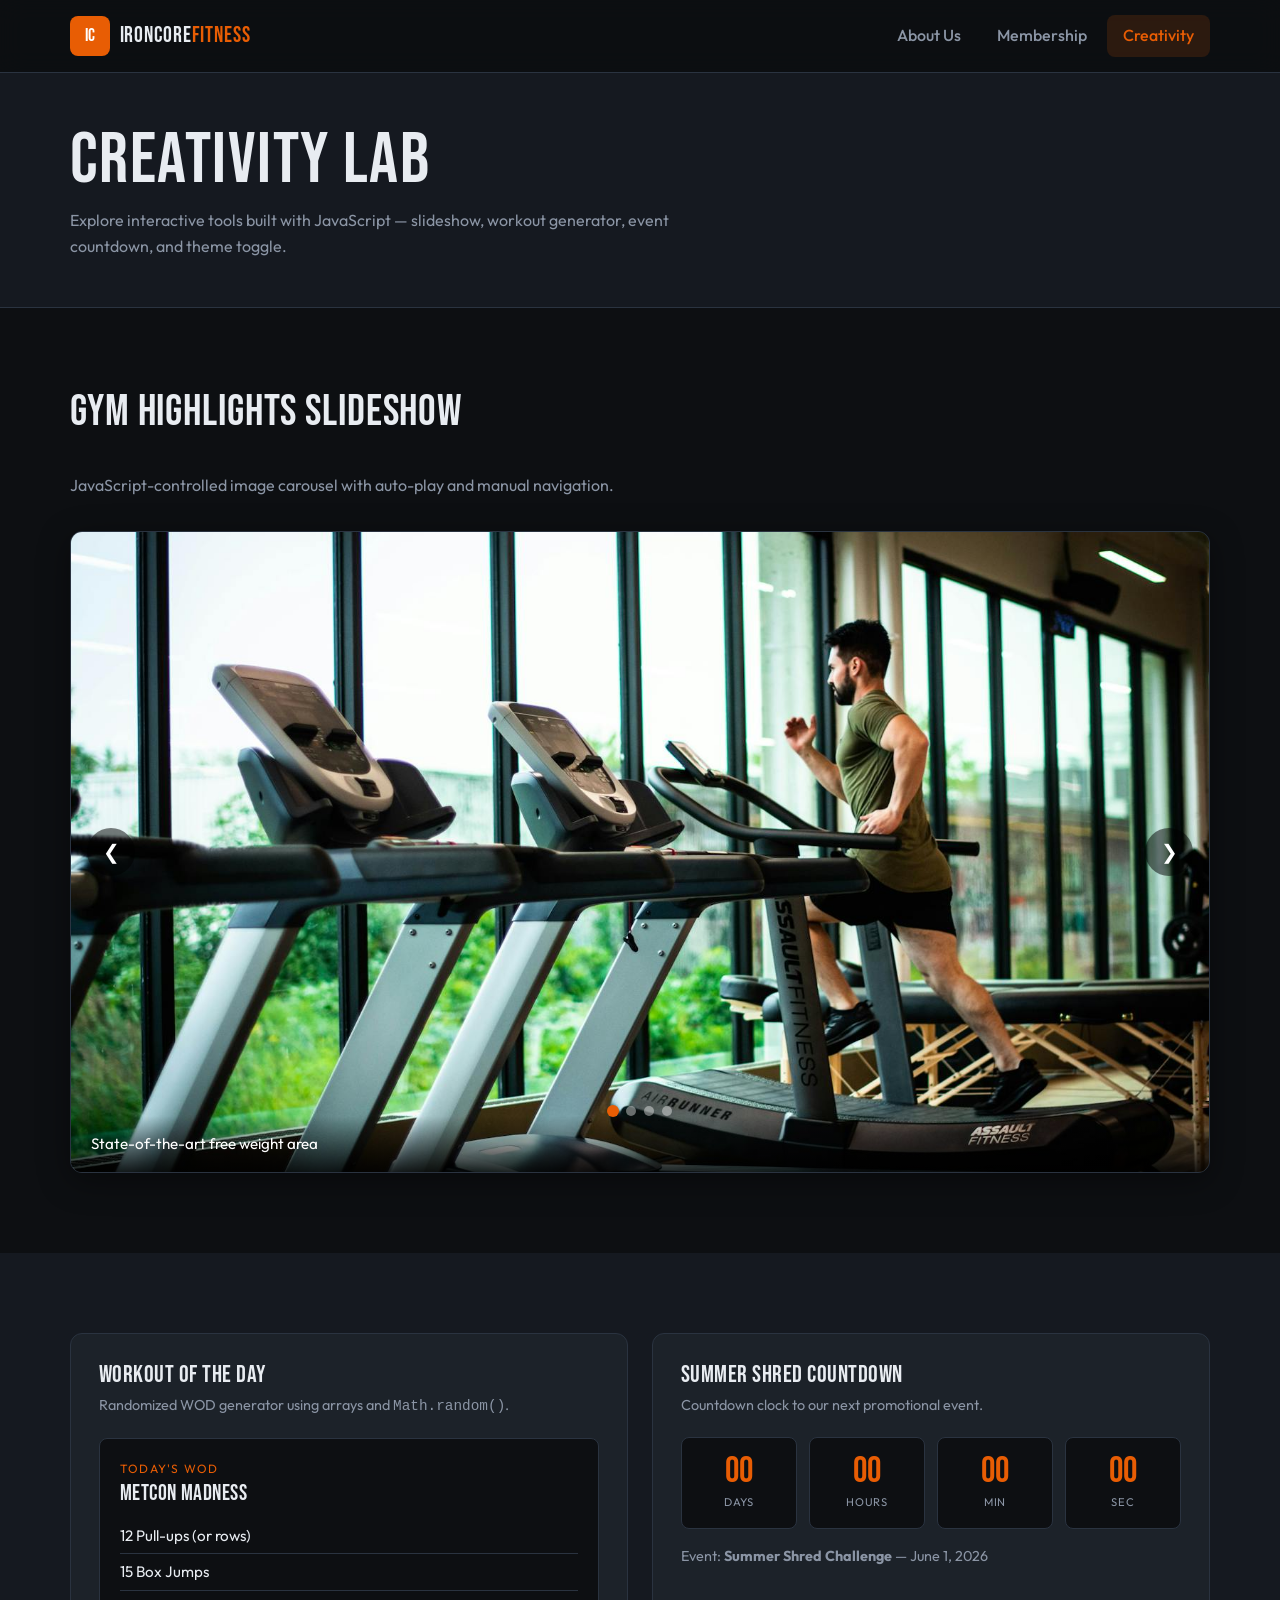
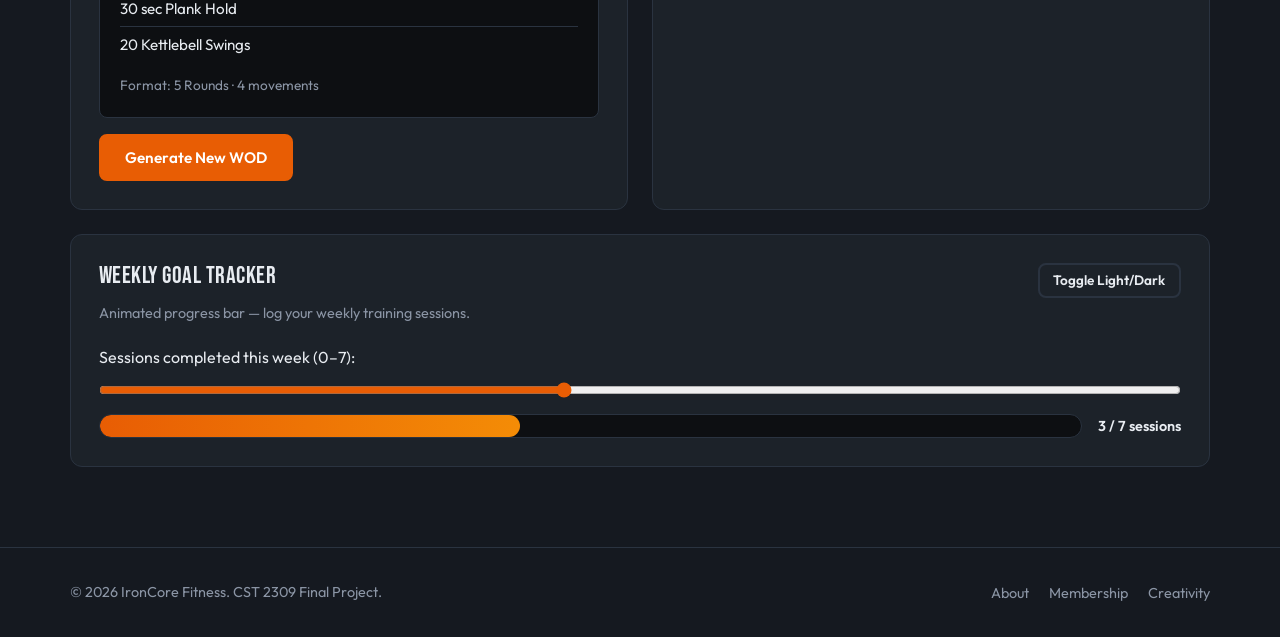
==== creativity.html @ 929d994e "Add IronCore Fitness final project website Three-page gym site with form validation, interactive cre" ====
<!DOCTYPE html>
<html lang="en">
<head>
  <meta charset="UTF-8">
  <meta name="viewport" content="width=device-width, initial-scale=1.0">
  <meta name="description" content="Interactive features at IronCore Fitness.">
  <title>Creativity | IronCore Fitness</title>
  <link rel="stylesheet" href="css/styles.css">
  <link rel="preconnect" href="https://fonts.googleapis.com">
  <link rel="preconnect" href="https://fonts.gstatic.com" crossorigin>
  <link href="https://fonts.googleapis.com/css2?family=Bebas+Neue&family=Outfit:wght@300;400;500;600;700&display=swap" rel="stylesheet">
</head>
<body>
  <header class="site-header">
    <div class="container header-inner">
      <a href="index.html" class="logo" aria-label="IronCore Fitness home">
        <span class="logo-mark">IC</span>
        <span class="logo-text">IronCore<span>Fitness</span></span>
      </a>
      <button class="nav-toggle" id="navToggle" aria-label="Toggle navigation" aria-expanded="false">
        <span></span><span></span><span></span>
      </button>
      <nav class="main-nav" id="mainNav" aria-label="Main navigation">
        <ul>
          <li><a href="index.html">About Us</a></li>
          <li><a href="membership.html">Membership</a></li>
          <li><a href="creativity.html" class="active">Creativity</a></li>
        </ul>
      </nav>
    </div>
  </header>

  <main class="page-main">
    <section class="page-hero page-hero--compact">
      <div class="container">
        <h1>Creativity Lab</h1>
        <p>Explore interactive tools built with JavaScript — slideshow, workout generator, event countdown, and theme toggle.</p>
      </div>
    </section>

    <section class="section">
      <div class="container">
        <div class="feature-header">
          <h2>Gym Highlights Slideshow</h2>
          <p>JavaScript-controlled image carousel with auto-play and manual navigation.</p>
        </div>

        <div class="slideshow" id="slideshow">
          <div class="slideshow-track" id="slideshowTrack">
            <figure class="slide active">
              <img src="images/hero.jpg" alt="Weight room with barbells and racks" loading="lazy">
              <figcaption>State-of-the-art free weight area</figcaption>
            </figure>
            <figure class="slide">
              <img src="images/group-class.jpg" alt="Group fitness class" loading="lazy">
              <figcaption>40+ weekly group classes</figcaption>
            </figure>
            <figure class="slide">
              <img src="images/spin-studio.jpg" alt="Cardio machines and cycling equipment" loading="lazy">
              <figcaption>Dedicated spin &amp; cardio studios</figcaption>
            </figure>
            <figure class="slide">
              <img src="images/yoga-studio.jpg" alt="Yoga and stretching area" loading="lazy">
              <figcaption>Recovery &amp; mobility zones</figcaption>
            </figure>
          </div>
          <button type="button" class="slideshow-btn slideshow-btn--prev" id="slidePrev" aria-label="Previous slide">&#10094;</button>
          <button type="button" class="slideshow-btn slideshow-btn--next" id="slideNext" aria-label="Next slide">&#10095;</button>
          <div class="slideshow-dots" id="slideshowDots" role="tablist" aria-label="Slide navigation"></div>
        </div>
      </div>
    </section>

    <section class="section section-alt">
      <div class="container creativity-grid">
        <article class="feature-card" id="wodSection">
          <h2>Workout of the Day</h2>
          <p>Randomized WOD generator using arrays and <code>Math.random()</code>.</p>
          <div class="wod-display" id="wodDisplay">
            <p class="wod-label">Today's WOD</p>
            <h3 id="wodTitle">—</h3>
            <ul id="wodExercises"></ul>
            <p class="wod-meta" id="wodMeta"></p>
          </div>
          <button type="button" class="btn btn-primary" id="generateWod">Generate New WOD</button>
        </article>

        <article class="feature-card" id="countdownSection">
          <h2>Summer Shred Countdown</h2>
          <p>Countdown clock to our next promotional event.</p>
          <div class="countdown" id="countdown">
            <div class="countdown-unit"><span id="cdDays">00</span><small>Days</small></div>
            <div class="countdown-unit"><span id="cdHours">00</span><small>Hours</small></div>
            <div class="countdown-unit"><span id="cdMinutes">00</span><small>Min</small></div>
            <div class="countdown-unit"><span id="cdSeconds">00</span><small>Sec</small></div>
          </div>
          <p class="countdown-event">Event: <strong id="eventName">Summer Shred Challenge</strong> — June 1, 2026</p>
        </article>

        <article class="feature-card feature-card--wide" id="goalSection">
          <div class="goal-header">
            <h2>Weekly Goal Tracker</h2>
            <button type="button" class="btn btn-outline btn-sm" id="themeToggle" aria-pressed="false">Toggle Light/Dark</button>
          </div>
          <p>Animated progress bar — log your weekly training sessions.</p>
          <label for="sessionsInput">Sessions completed this week (0–7):</label>
          <input type="range" id="sessionsInput" min="0" max="7" value="3">
          <div class="progress-wrap">
            <div class="progress-bar" id="progressBar" role="progressbar" aria-valuenow="3" aria-valuemin="0" aria-valuemax="7">
              <span id="progressFill"></span>
            </div>
            <span class="progress-label" id="progressLabel">3 / 7 sessions</span>
          </div>
        </article>
      </div>
    </section>
  </main>

  <footer class="site-footer">
    <div class="container footer-inner">
      <p>&copy; 2026 IronCore Fitness. CST 2309 Final Project.</p>
      <nav aria-label="Footer navigation">
        <ul>
          <li><a href="index.html">About</a></li>
          <li><a href="membership.html">Membership</a></li>
          <li><a href="creativity.html">Creativity</a></li>
        </ul>
      </nav>
    </div>
  </footer>

  <script src="js/nav.js"></script>
  <script src="js/creativity.js"></script>
</body>
</html>
---- css/styles.css ----
/* IronCore Fitness — CST 2309 Final Project */

:root {
  --color-bg: #0d0f12;
  --color-bg-alt: #151920;
  --color-surface: #1c2229;
  --color-border: #2a3340;
  --color-text: #e8ecf1;
  --color-muted: #8b95a5;
  --color-accent: #e85d04;
  --color-accent-hover: #f48c06;
  --color-accent-soft: rgba(232, 93, 4, 0.15);
  --color-success: #2dc653;
  --color-error: #ef476f;
  --font-display: "Bebas Neue", sans-serif;
  --font-body: "Outfit", system-ui, sans-serif;
  --radius: 8px;
  --radius-lg: 12px;
  --shadow: 0 8px 32px rgba(0, 0, 0, 0.4);
  --header-h: 72px;
  --transition: 0.25s ease;
}

body.theme-light {
  --color-bg: #f4f6f8;
  --color-bg-alt: #e8ecf0;
  --color-surface: #ffffff;
  --color-border: #d0d7de;
  --color-text: #1a1f26;
  --color-muted: #5c6670;
  --color-accent-soft: rgba(232, 93, 4, 0.12);
  --shadow: 0 8px 24px rgba(0, 0, 0, 0.08);
}

*,
*::before,
*::after {
  box-sizing: border-box;
}

html {
  scroll-behavior: smooth;
}

body {
  margin: 0;
  font-family: var(--font-body);
  font-size: 1rem;
  line-height: 1.6;
  color: var(--color-text);
  background: var(--color-bg);
  transition: background var(--transition), color var(--transition);
}

img {
  max-width: 100%;
  height: auto;
  display: block;
}

a {
  color: var(--color-accent);
  text-decoration: none;
  transition: color var(--transition);
}

a:hover {
  color: var(--color-accent-hover);
}

h1, h2, h3 {
  font-family: var(--font-display);
  font-weight: 400;
  letter-spacing: 0.02em;
  line-height: 1.1;
  margin-top: 0;
}

h1 { font-size: clamp(2.5rem, 6vw, 4.5rem); }
h2 { font-size: clamp(1.75rem, 4vw, 2.75rem); }
h3 { font-size: 1.35rem; }

p { margin: 0 0 1rem; }

ul { margin: 0; padding: 0; }

.container {
  width: min(1140px, 92%);
  margin: 0 auto;
}

/* Header & Nav */
.site-header {
  position: sticky;
  top: 0;
  z-index: 100;
  background: rgba(13, 15, 18, 0.92);
  backdrop-filter: blur(12px);
  border-bottom: 1px solid var(--color-border);
}

body.theme-light .site-header {
  background: rgba(244, 246, 248, 0.92);
}

.header-inner {
  display: flex;
  align-items: center;
  justify-content: space-between;
  min-height: var(--header-h);
  gap: 1rem;
}

.logo {
  display: flex;
  align-items: center;
  gap: 0.6rem;
  color: var(--color-text);
  text-decoration: none;
}

.logo:hover { color: var(--color-text); }

.logo-mark {
  display: flex;
  align-items: center;
  justify-content: center;
  width: 40px;
  height: 40px;
  background: var(--color-accent);
  color: #fff;
  font-family: var(--font-display);
  font-size: 1.1rem;
  border-radius: var(--radius);
}

.logo-text {
  font-family: var(--font-display);
  font-size: 1.35rem;
  letter-spacing: 0.04em;
}

.logo-text span { color: var(--color-accent); }

.main-nav ul {
  display: flex;
  gap: 0.25rem;
  list-style: none;
}

.main-nav a {
  display: block;
  padding: 0.5rem 1rem;
  color: var(--color-muted);
  font-weight: 500;
  border-radius: var(--radius);
  transition: color var(--transition), background var(--transition);
}

.main-nav a:hover,
.main-nav a.active {
  color: var(--color-text);
  background: var(--color-accent-soft);
}

.main-nav a.active {
  color: var(--color-accent);
}

.nav-toggle {
  display: none;
  flex-direction: column;
  gap: 5px;
  padding: 8px;
  background: transparent;
  border: 1px solid var(--color-border);
  border-radius: var(--radius);
  cursor: pointer;
}

.nav-toggle span {
  display: block;
  width: 22px;
  height: 2px;
  background: var(--color-text);
  transition: var(--transition);
}

/* Buttons */
.btn {
  display: inline-block;
  padding: 0.75rem 1.5rem;
  font-family: var(--font-body);
  font-size: 0.95rem;
  font-weight: 600;
  text-align: center;
  border-radius: var(--radius);
  border: 2px solid transparent;
  cursor: pointer;
  transition: background var(--transition), color var(--transition), border-color var(--transition), transform 0.15s ease;
}

.btn:hover { transform: translateY(-1px); }

.btn-primary {
  background: var(--color-accent);
  color: #fff;
  border-color: var(--color-accent);
}

.btn-primary:hover {
  background: var(--color-accent-hover);
  border-color: var(--color-accent-hover);
  color: #fff;
}

.btn-outline {
  background: transparent;
  color: var(--color-text);
  border-color: var(--color-border);
}

.btn-outline:hover {
  border-color: var(--color-accent);
  color: var(--color-accent);
}

.btn-sm {
  padding: 0.4rem 0.85rem;
  font-size: 0.85rem;
}

/* Hero */
.hero {
  position: relative;
  min-height: 85vh;
  display: flex;
  align-items: center;
  overflow: hidden;
}

.hero-bg {
  position: absolute;
  inset: 0;
  background:
    linear-gradient(135deg, rgba(13, 15, 18, 0.88) 0%, rgba(13, 15, 18, 0.6) 50%, rgba(232, 93, 4, 0.2) 100%),
    url("../images/hero.jpg") center / cover no-repeat;
}

body.theme-light .hero-bg {
  background:
    linear-gradient(135deg, rgba(244, 246, 248, 0.92) 0%, rgba(244, 246, 248, 0.75) 50%, rgba(232, 93, 4, 0.15) 100%),
    url("../images/hero.jpg") center / cover no-repeat;
}

.hero-content {
  position: relative;
  padding: 4rem 0;
}

.eyebrow {
  font-size: 0.85rem;
  text-transform: uppercase;
  letter-spacing: 0.15em;
  color: var(--color-accent);
  margin-bottom: 0.75rem;
}

.hero h1 span { color: var(--color-accent); }

.hero-lead {
  font-size: 1.15rem;
  max-width: 520px;
  color: var(--color-muted);
  margin-bottom: 2rem;
}

.hero-actions {
  display: flex;
  flex-wrap: wrap;
  gap: 1rem;
}

/* Sections */
.section {
  padding: 5rem 0;
}

.section-alt {
  background: var(--color-bg-alt);
}

.section-title {
  text-align: center;
  margin-bottom: 2.5rem;
}

.two-col {
  display: grid;
  grid-template-columns: 1fr 1fr;
  gap: 3rem;
  align-items: center;
}

.image-card {
  margin: 0;
  border-radius: var(--radius-lg);
  overflow: hidden;
  box-shadow: var(--shadow);
  border: 1px solid var(--color-border);
}

.image-card figcaption {
  padding: 0.75rem 1rem;
  font-size: 0.85rem;
  color: var(--color-muted);
  background: var(--color-surface);
}

/* Values */
.values-grid {
  display: grid;
  grid-template-columns: repeat(auto-fit, minmax(240px, 1fr));
  gap: 1.5rem;
  list-style: none;
}

.value-card {
  padding: 1.75rem;
  background: var(--color-surface);
  border: 1px solid var(--color-border);
  border-radius: var(--radius-lg);
  transition: border-color var(--transition), transform var(--transition);
}

.value-card:hover {
  border-color: var(--color-accent);
  transform: translateY(-4px);
}

.value-icon {
  display: block;
  font-family: var(--font-display);
  font-size: 2rem;
  color: var(--color-accent);
  margin-bottom: 0.5rem;
}

.value-card h3 {
  margin-bottom: 0.5rem;
}

.value-card p {
  margin: 0;
  color: var(--color-muted);
  font-size: 0.95rem;
}

/* Programs */
.programs-layout {
  display: grid;
  grid-template-columns: 1fr 1fr;
  gap: 2.5rem;
  align-items: start;
}

.program-list {
  list-style: none;
}

.program-list li {
  padding: 0.85rem 0;
  border-bottom: 1px solid var(--color-border);
  color: var(--color-muted);
}

.program-list li:last-child { border-bottom: none; }

.program-list strong { color: var(--color-text); }

.program-gallery {
  display: grid;
  gap: 1rem;
}

.program-gallery img {
  border-radius: var(--radius);
  border: 1px solid var(--color-border);
}

/* Staff */
.staff-grid {
  display: grid;
  grid-template-columns: repeat(auto-fit, minmax(260px, 1fr));
  gap: 2rem;
  list-style: none;
}

.staff-card {
  text-align: center;
  padding: 1.5rem;
  background: var(--color-surface);
  border: 1px solid var(--color-border);
  border-radius: var(--radius-lg);
}

.staff-card img {
  width: 140px;
  height: 140px;
  object-fit: cover;
  border-radius: 50%;
  margin: 0 auto 1rem;
  border: 3px solid var(--color-accent);
}

.staff-role {
  color: var(--color-accent);
  font-size: 0.9rem;
  font-weight: 600;
  margin-bottom: 0.5rem;
}

.staff-card p:last-child {
  margin: 0;
  color: var(--color-muted);
  font-size: 0.9rem;
}

/* CTA */
.cta-banner {
  padding: 4rem 0;
  background: linear-gradient(135deg, var(--color-accent) 0%, #dc2f02 100%);
}

.cta-inner {
  text-align: center;
  color: #fff;
}

.cta-inner h2 { color: #fff; margin-bottom: 0.5rem; }

.cta-inner p { opacity: 0.9; margin-bottom: 1.5rem; }

.cta-inner .btn-primary {
  background: #fff;
  color: var(--color-accent);
  border-color: #fff;
}

.cta-inner .btn-primary:hover {
  background: #f0f0f0;
  color: #dc2f02;
}

/* Page hero (inner pages) */
.page-hero {
  padding: 3rem 0;
  background: var(--color-bg-alt);
  border-bottom: 1px solid var(--color-border);
}

.page-hero--compact h1 { margin-bottom: 0.5rem; }

.page-hero p {
  margin: 0;
  color: var(--color-muted);
  max-width: 600px;
}

/* Form */
.form-container {
  max-width: 680px;
}

.registration-form fieldset {
  border: 1px solid var(--color-border);
  border-radius: var(--radius-lg);
  padding: 1.5rem 1.75rem 1.75rem;
  margin-bottom: 1.5rem;
  background: var(--color-surface);
}

.registration-form legend {
  font-family: var(--font-display);
  font-size: 1.25rem;
  padding: 0 0.5rem;
  color: var(--color-accent);
}

.form-group {
  margin-bottom: 1.25rem;
}

.form-row {
  display: grid;
  grid-template-columns: 1fr 1fr;
  gap: 1rem;
}

.form-group label {
  display: block;
  margin-bottom: 0.4rem;
  font-weight: 500;
  font-size: 0.9rem;
}

.form-group input,
.form-group select,
.form-group textarea {
  width: 100%;
  padding: 0.7rem 0.9rem;
  font-family: var(--font-body);
  font-size: 1rem;
  color: var(--color-text);
  background: var(--color-bg);
  border: 1px solid var(--color-border);
  border-radius: var(--radius);
  transition: border-color var(--transition), box-shadow var(--transition);
}

.form-group input:focus,
.form-group select:focus,
.form-group textarea:focus {
  outline: none;
  border-color: var(--color-accent);
  box-shadow: 0 0 0 3px var(--color-accent-soft);
}

.form-group input.invalid,
.form-group select.invalid,
.form-group textarea.invalid {
  border-color: var(--color-error);
}

.form-group--checkbox .checkbox-label {
  display: flex;
  align-items: flex-start;
  gap: 0.6rem;
  font-weight: 400;
  cursor: pointer;
}

.form-group--checkbox input {
  width: auto;
  margin-top: 0.25rem;
}

.field-error {
  display: block;
  margin-top: 0.35rem;
  font-size: 0.85rem;
  color: var(--color-error);
  min-height: 1.2em;
}

.form-errors {
  padding: 1rem 1.25rem;
  margin-bottom: 1.5rem;
  background: rgba(239, 71, 111, 0.12);
  border: 1px solid var(--color-error);
  border-radius: var(--radius);
  color: var(--color-error);
}

.form-errors ul {
  margin: 0.5rem 0 0;
  padding-left: 1.25rem;
}

.form-actions {
  display: flex;
  flex-wrap: wrap;
  gap: 1rem;
}

.success-message {
  margin-top: 1.5rem;
  padding: 1.25rem 1.5rem;
  background: rgba(45, 198, 83, 0.12);
  border: 1px solid var(--color-success);
  border-radius: var(--radius-lg);
  color: var(--color-success);
}

.success-message h3 {
  color: var(--color-success);
  margin-bottom: 0.35rem;
}

.success-message p {
  margin: 0;
  color: var(--color-text);
}

/* Creativity page */
.feature-header {
  margin-bottom: 2rem;
}

.feature-header p {
  margin: 0;
  color: var(--color-muted);
}

.slideshow {
  position: relative;
  border-radius: var(--radius-lg);
  overflow: hidden;
  border: 1px solid var(--color-border);
  box-shadow: var(--shadow);
  background: var(--color-surface);
}

.slideshow-track {
  position: relative;
  aspect-ratio: 16 / 9;
}

.slide {
  position: absolute;
  inset: 0;
  opacity: 0;
  transition: opacity 0.6s ease;
  margin: 0;
}

.slide.active { opacity: 1; z-index: 1; }

.slide img {
  width: 100%;
  height: 100%;
  object-fit: cover;
}

.slide figcaption {
  position: absolute;
  bottom: 0;
  left: 0;
  right: 0;
  padding: 1rem 1.25rem;
  background: linear-gradient(transparent, rgba(0, 0, 0, 0.85));
  color: #fff;
  font-size: 0.95rem;
}

.slideshow-btn {
  position: absolute;
  top: 50%;
  transform: translateY(-50%);
  z-index: 2;
  width: 48px;
  height: 48px;
  background: rgba(0, 0, 0, 0.5);
  color: #fff;
  border: none;
  border-radius: 50%;
  font-size: 1.25rem;
  cursor: pointer;
  transition: background var(--transition);
}

.slideshow-btn:hover { background: var(--color-accent); }

.slideshow-btn--prev { left: 1rem; }
.slideshow-btn--next { right: 1rem; }

.slideshow-dots {
  position: absolute;
  bottom: 3.5rem;
  left: 50%;
  transform: translateX(-50%);
  z-index: 2;
  display: flex;
  gap: 0.5rem;
}

.slideshow-dots button {
  width: 10px;
  height: 10px;
  padding: 0;
  border: none;
  border-radius: 50%;
  background: rgba(255, 255, 255, 0.4);
  cursor: pointer;
  transition: background var(--transition), transform var(--transition);
}

.slideshow-dots button.active {
  background: var(--color-accent);
  transform: scale(1.2);
}

.creativity-grid {
  display: grid;
  grid-template-columns: repeat(2, 1fr);
  gap: 1.5rem;
}

.feature-card {
  padding: 1.75rem;
  background: var(--color-surface);
  border: 1px solid var(--color-border);
  border-radius: var(--radius-lg);
}

.feature-card--wide {
  grid-column: 1 / -1;
}

.feature-card h2 {
  font-size: 1.5rem;
  margin-bottom: 0.35rem;
}

.feature-card > p {
  color: var(--color-muted);
  font-size: 0.9rem;
  margin-bottom: 1.25rem;
}

.wod-display {
  padding: 1.25rem;
  margin-bottom: 1rem;
  background: var(--color-bg);
  border-radius: var(--radius);
  border: 1px solid var(--color-border);
  min-height: 160px;
}

.wod-label {
  font-size: 0.75rem;
  text-transform: uppercase;
  letter-spacing: 0.1em;
  color: var(--color-accent);
  margin-bottom: 0.25rem;
}

#wodTitle { margin-bottom: 0.75rem; }

#wodExercises {
  list-style: none;
  margin-bottom: 0.75rem;
}

#wodExercises li {
  padding: 0.35rem 0;
  border-bottom: 1px solid var(--color-border);
  font-size: 0.95rem;
}

#wodExercises li:last-child { border-bottom: none; }

.wod-meta {
  margin: 0;
  font-size: 0.85rem;
  color: var(--color-muted);
}

.countdown {
  display: flex;
  gap: 0.75rem;
  margin-bottom: 1rem;
  flex-wrap: wrap;
}

.countdown-unit {
  flex: 1;
  min-width: 70px;
  text-align: center;
  padding: 1rem 0.5rem;
  background: var(--color-bg);
  border: 1px solid var(--color-border);
  border-radius: var(--radius);
}

.countdown-unit span {
  display: block;
  font-family: var(--font-display);
  font-size: 2.25rem;
  color: var(--color-accent);
  line-height: 1;
}

.countdown-unit small {
  display: block;
  margin-top: 0.25rem;
  font-size: 0.7rem;
  text-transform: uppercase;
  letter-spacing: 0.08em;
  color: var(--color-muted);
}

.countdown-event {
  margin: 0;
  font-size: 0.9rem;
  color: var(--color-muted);
}

.goal-header {
  display: flex;
  justify-content: space-between;
  align-items: flex-start;
  gap: 1rem;
  flex-wrap: wrap;
  margin-bottom: 0.25rem;
}

.goal-header h2 { margin: 0; }

#sessionsInput {
  width: 100%;
  margin: 0.75rem 0 1rem;
  accent-color: var(--color-accent);
}

.progress-wrap {
  display: flex;
  align-items: center;
  gap: 1rem;
}

.progress-bar {
  flex: 1;
  height: 24px;
  background: var(--color-bg);
  border: 1px solid var(--color-border);
  border-radius: 999px;
  overflow: hidden;
}

#progressFill {
  display: block;
  height: 100%;
  width: 0%;
  background: linear-gradient(90deg, var(--color-accent), var(--color-accent-hover));
  border-radius: 999px;
  transition: width 0.5s ease;
}

.progress-label {
  font-weight: 600;
  font-size: 0.9rem;
  white-space: nowrap;
}

/* Footer */
.site-footer {
  padding: 2rem 0;
  border-top: 1px solid var(--color-border);
  background: var(--color-bg-alt);
}

.footer-inner {
  display: flex;
  justify-content: space-between;
  align-items: center;
  flex-wrap: wrap;
  gap: 1rem;
}

.footer-inner p {
  margin: 0;
  font-size: 0.9rem;
  color: var(--color-muted);
}

.footer-inner nav ul {
  display: flex;
  gap: 1.25rem;
  list-style: none;
}

.footer-inner nav a {
  color: var(--color-muted);
  font-size: 0.9rem;
}

.footer-inner nav a:hover { color: var(--color-accent); }

/* Responsive */
@media (max-width: 768px) {
  .nav-toggle { display: flex; }

  .main-nav {
    position: absolute;
    top: var(--header-h);
    left: 0;
    right: 0;
    background: var(--color-bg);
    border-bottom: 1px solid var(--color-border);
    padding: 1rem;
    display: none;
  }

  .main-nav.open { display: block; }

  .main-nav ul {
    flex-direction: column;
  }

  .two-col,
  .programs-layout,
  .form-row,
  .creativity-grid {
    grid-template-columns: 1fr;
  }

  .hero { min-height: 70vh; }
}
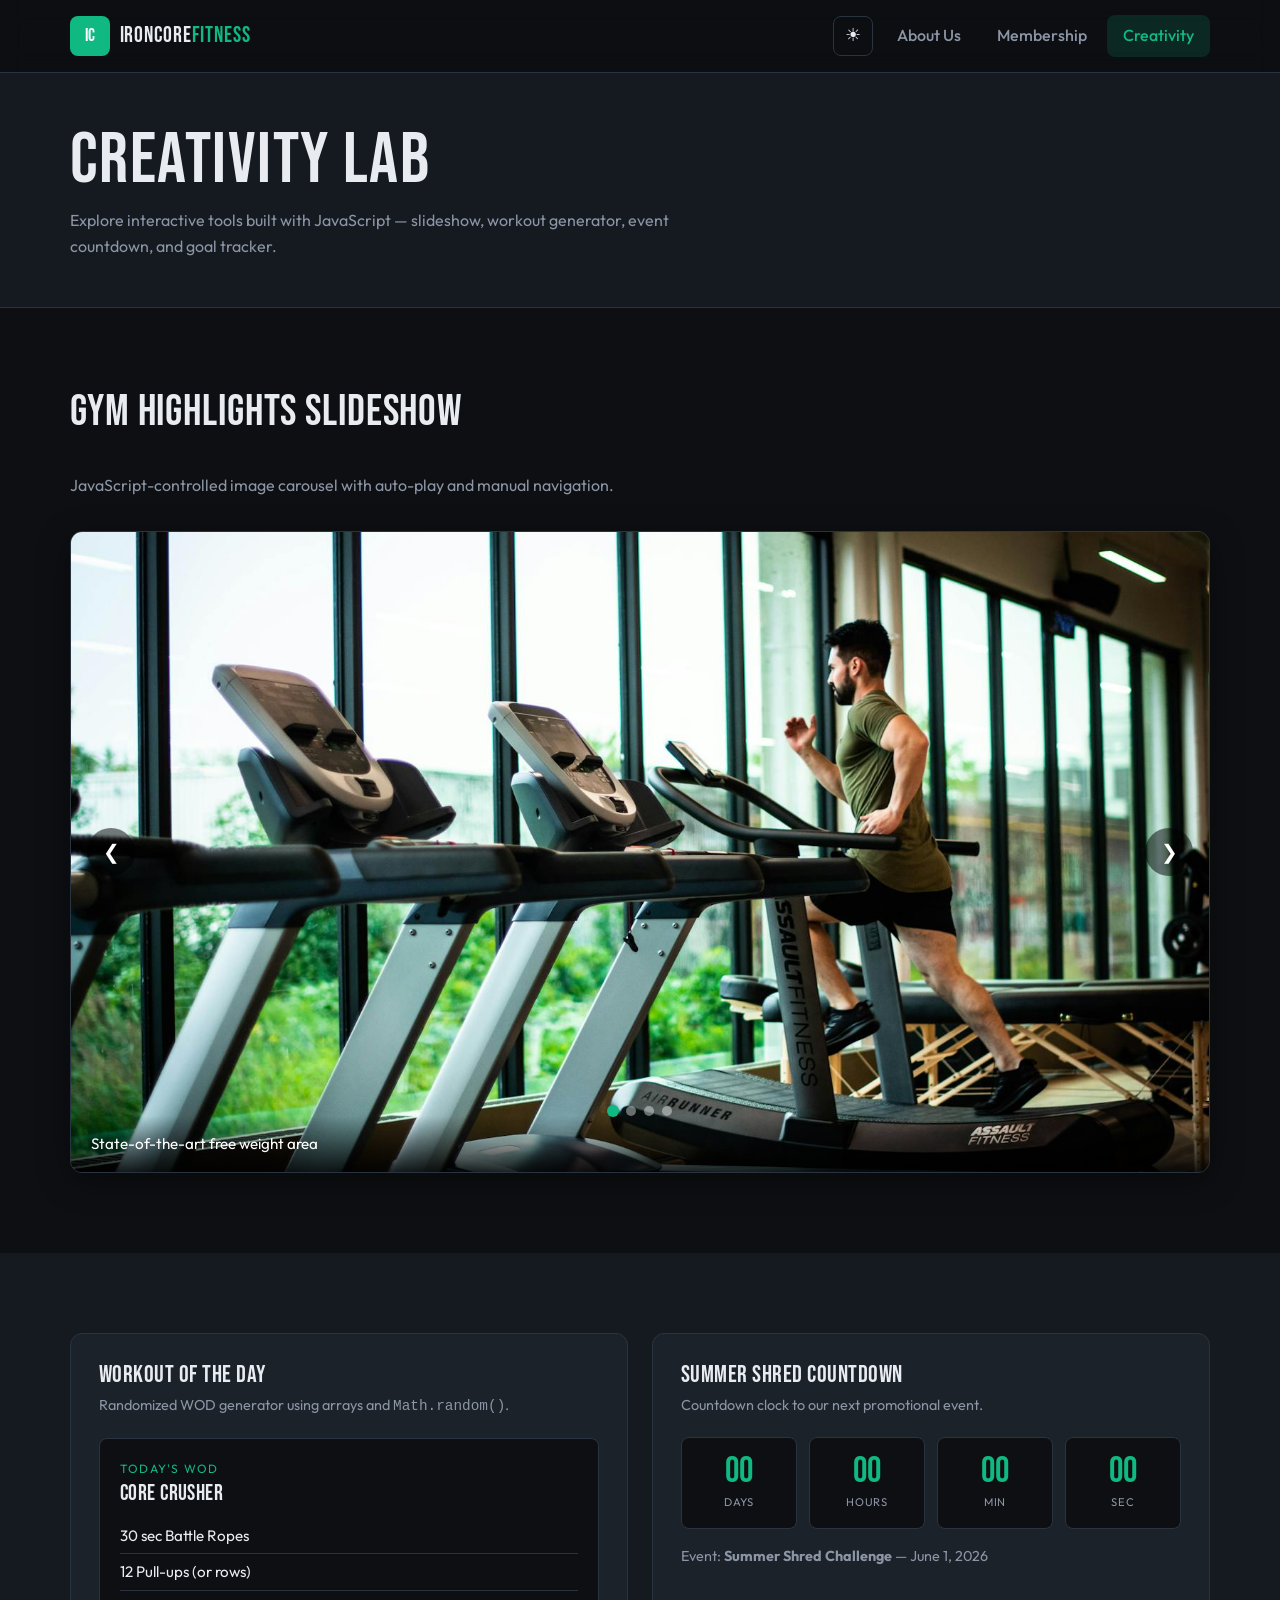
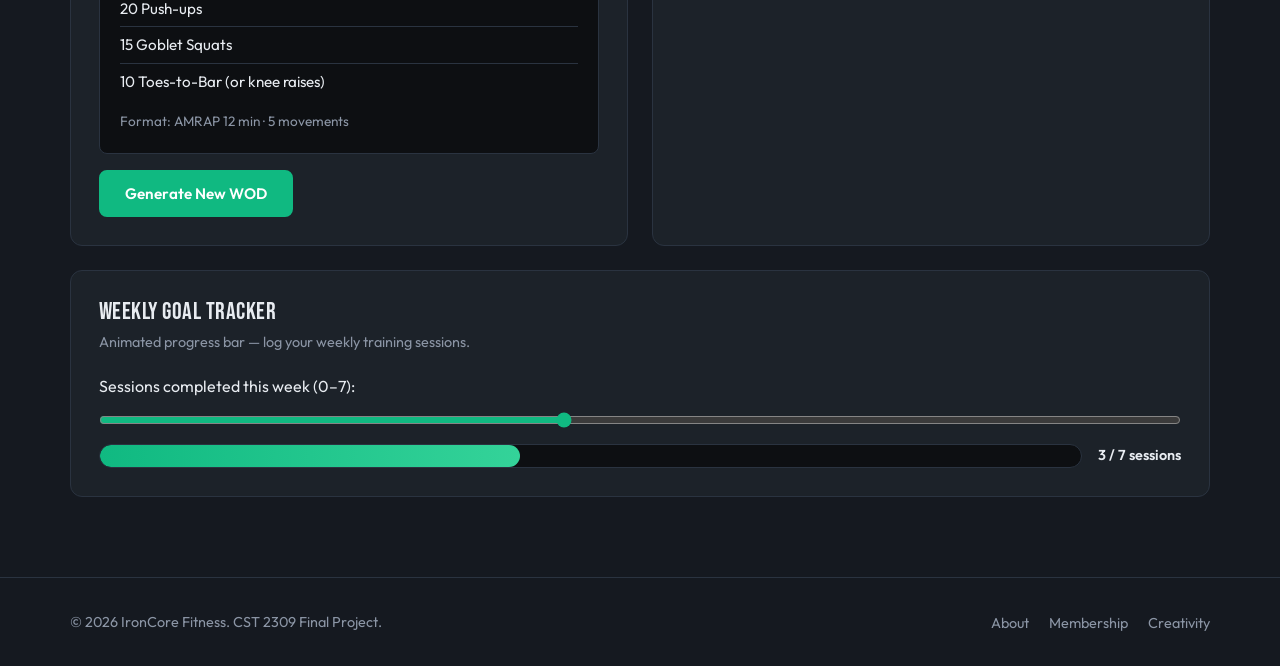
==== commit 5187fc9a: "Improve site UX and refresh the visual theme. Move light/dark toggle to the header, add emergency co" ====
--- a/creativity.html
+++ b/creativity.html
@@ -17,16 +17,22 @@
         <span class="logo-mark">IC</span>
         <span class="logo-text">IronCore<span>Fitness</span></span>
       </a>
-      <button class="nav-toggle" id="navToggle" aria-label="Toggle navigation" aria-expanded="false">
-        <span></span><span></span><span></span>
-      </button>
-      <nav class="main-nav" id="mainNav" aria-label="Main navigation">
-        <ul>
-          <li><a href="index.html">About Us</a></li>
-          <li><a href="membership.html">Membership</a></li>
-          <li><a href="creativity.html" class="active">Creativity</a></li>
-        </ul>
-      </nav>
+      <div class="header-actions">
+        <button type="button" class="theme-toggle" id="themeToggle" aria-label="Switch to light theme" aria-pressed="false">
+          <span class="theme-icon theme-icon--sun" aria-hidden="true">☀</span>
+          <span class="theme-icon theme-icon--moon" aria-hidden="true">☽</span>
+        </button>
+        <button class="nav-toggle" id="navToggle" aria-label="Toggle navigation" aria-expanded="false">
+          <span></span><span></span><span></span>
+        </button>
+        <nav class="main-nav" id="mainNav" aria-label="Main navigation">
+          <ul>
+            <li><a href="index.html">About Us</a></li>
+            <li><a href="membership.html">Membership</a></li>
+            <li><a href="creativity.html" class="active">Creativity</a></li>
+          </ul>
+        </nav>
+      </div>
     </div>
   </header>
 
@@ -34,7 +40,7 @@
     <section class="page-hero page-hero--compact">
       <div class="container">
         <h1>Creativity Lab</h1>
-        <p>Explore interactive tools built with JavaScript — slideshow, workout generator, event countdown, and theme toggle.</p>
+        <p>Explore interactive tools built with JavaScript — slideshow, workout generator, event countdown, and goal tracker.</p>
       </div>
     </section>
 
@@ -98,10 +104,7 @@
         </article>
 
         <article class="feature-card feature-card--wide" id="goalSection">
-          <div class="goal-header">
-            <h2>Weekly Goal Tracker</h2>
-            <button type="button" class="btn btn-outline btn-sm" id="themeToggle" aria-pressed="false">Toggle Light/Dark</button>
-          </div>
+          <h2>Weekly Goal Tracker</h2>
           <p>Animated progress bar — log your weekly training sessions.</p>
           <label for="sessionsInput">Sessions completed this week (0–7):</label>
           <input type="range" id="sessionsInput" min="0" max="7" value="3">
--- a/css/styles.css
+++ b/css/styles.css
@@ -7,9 +7,10 @@
   --color-border: #2a3340;
   --color-text: #e8ecf1;
   --color-muted: #8b95a5;
-  --color-accent: #e85d04;
-  --color-accent-hover: #f48c06;
-  --color-accent-soft: rgba(232, 93, 4, 0.15);
+  --color-accent: #10b981;
+  --color-accent-hover: #34d399;
+  --color-accent-deep: #059669;
+  --color-accent-soft: rgba(16, 185, 129, 0.15);
   --color-success: #2dc653;
   --color-error: #ef476f;
   --font-display: "Bebas Neue", sans-serif;
@@ -28,7 +29,7 @@
   --color-border: #d0d7de;
   --color-text: #1a1f26;
   --color-muted: #5c6670;
-  --color-accent-soft: rgba(232, 93, 4, 0.12);
+  --color-accent-soft: rgba(16, 185, 129, 0.12);
   --shadow: 0 8px 24px rgba(0, 0, 0, 0.08);
 }
 
@@ -165,6 +166,46 @@
 
 .main-nav a.active {
   color: var(--color-accent);
+}
+
+.header-actions {
+  display: flex;
+  align-items: center;
+  gap: 0.5rem;
+}
+
+.theme-toggle {
+  display: flex;
+  align-items: center;
+  justify-content: center;
+  width: 40px;
+  height: 40px;
+  padding: 0;
+  background: transparent;
+  border: 1px solid var(--color-border);
+  border-radius: var(--radius);
+  color: var(--color-text);
+  font-size: 1.1rem;
+  line-height: 1;
+  cursor: pointer;
+  transition: border-color var(--transition), background var(--transition);
+}
+
+.theme-toggle:hover {
+  border-color: var(--color-accent);
+  background: var(--color-accent-soft);
+}
+
+.theme-icon--moon {
+  display: none;
+}
+
+body.theme-light .theme-icon--sun {
+  display: none;
+}
+
+body.theme-light .theme-icon--moon {
+  display: inline;
 }
 
 .nav-toggle {
@@ -243,13 +284,13 @@
   position: absolute;
   inset: 0;
   background:
-    linear-gradient(135deg, rgba(13, 15, 18, 0.88) 0%, rgba(13, 15, 18, 0.6) 50%, rgba(232, 93, 4, 0.2) 100%),
+    linear-gradient(135deg, rgba(13, 15, 18, 0.88) 0%, rgba(13, 15, 18, 0.6) 50%, rgba(16, 185, 129, 0.2) 100%),
     url("../images/hero.jpg") center / cover no-repeat;
 }
 
 body.theme-light .hero-bg {
   background:
-    linear-gradient(135deg, rgba(244, 246, 248, 0.92) 0%, rgba(244, 246, 248, 0.75) 50%, rgba(232, 93, 4, 0.15) 100%),
+    linear-gradient(135deg, rgba(244, 246, 248, 0.92) 0%, rgba(244, 246, 248, 0.75) 50%, rgba(16, 185, 129, 0.12) 100%),
     url("../images/hero.jpg") center / cover no-repeat;
 }
 
@@ -429,7 +470,7 @@
 /* CTA */
 .cta-banner {
   padding: 4rem 0;
-  background: linear-gradient(135deg, var(--color-accent) 0%, #dc2f02 100%);
+  background: linear-gradient(135deg, var(--color-accent) 0%, var(--color-accent-deep) 100%);
 }
 
 .cta-inner {
@@ -449,7 +490,7 @@
 
 .cta-inner .btn-primary:hover {
   background: #f0f0f0;
-  color: #dc2f02;
+  color: var(--color-accent-deep);
 }
 
 /* Page hero (inner pages) */
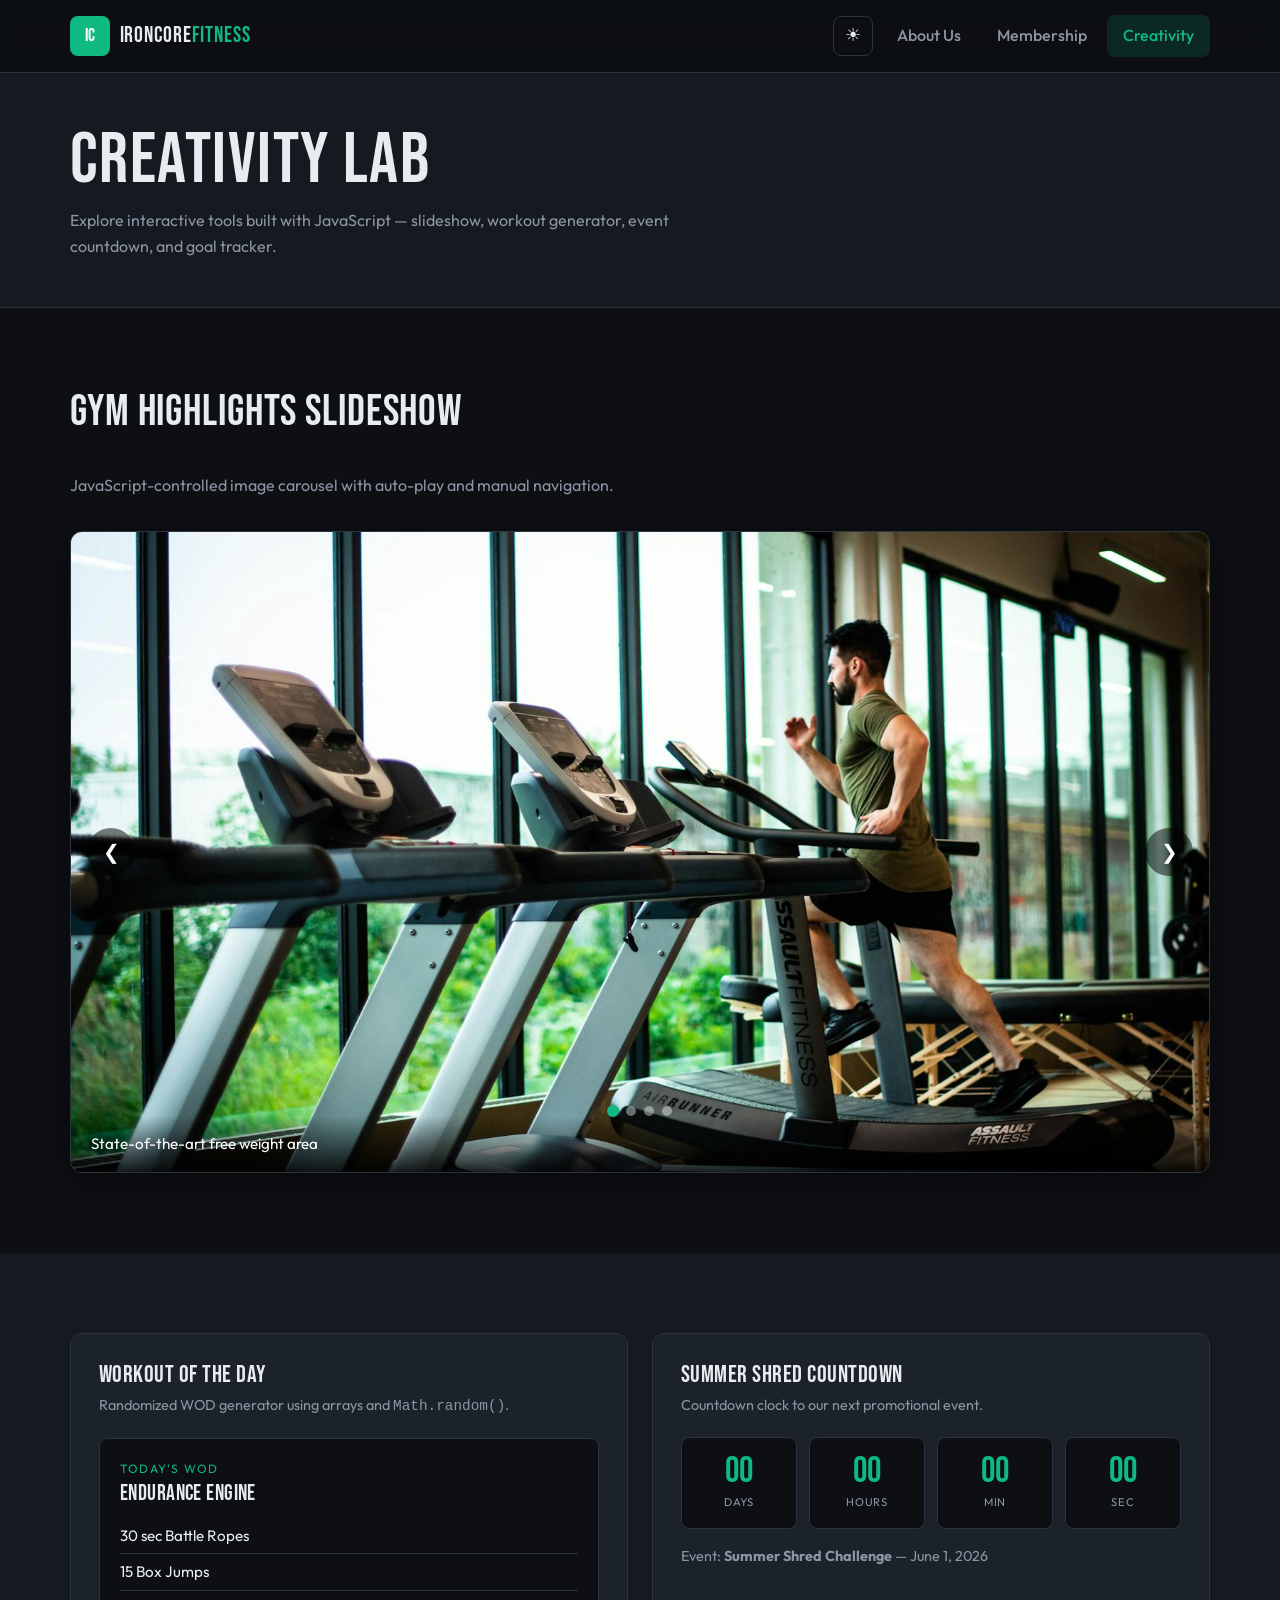
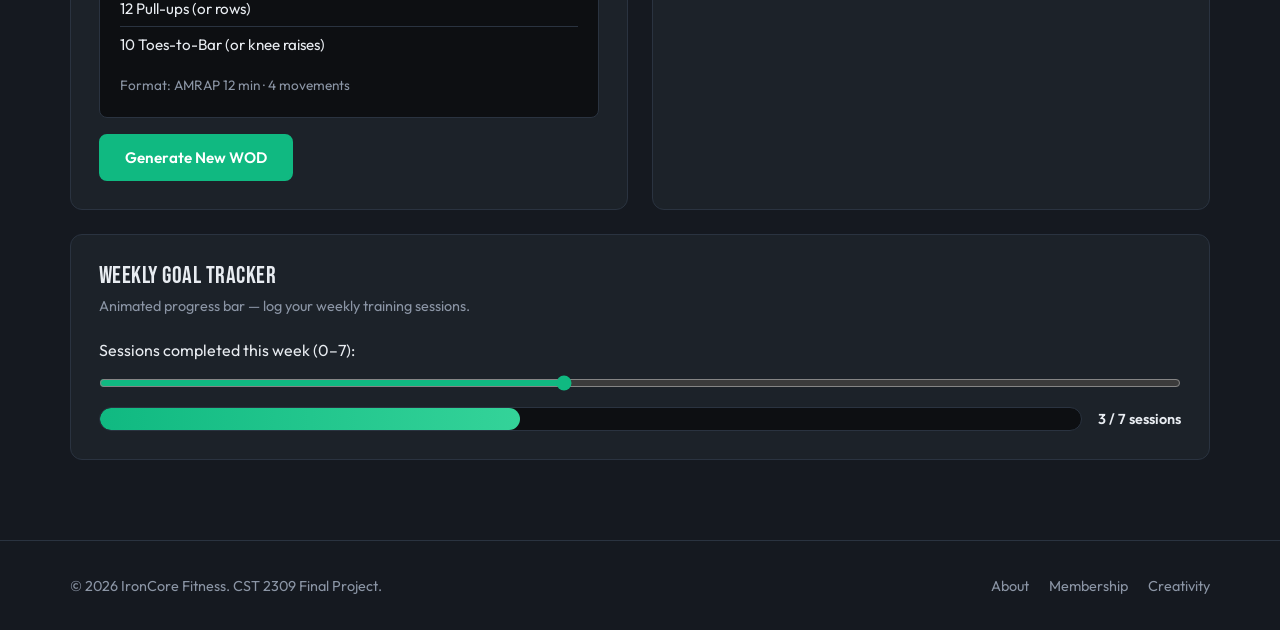
==== commit 58e7a93a: "Bump asset cache version to refresh deployed pages Co-authored-by: Cursor <cursoragent@cursor.com>" ====
--- a/creativity.html
+++ b/creativity.html
@@ -5,7 +5,7 @@
   <meta name="viewport" content="width=device-width, initial-scale=1.0">
   <meta name="description" content="Interactive features at IronCore Fitness.">
   <title>Creativity | IronCore Fitness</title>
-  <link rel="stylesheet" href="css/styles.css">
+  <link rel="stylesheet" href="css/styles.css?v=2">
   <link rel="preconnect" href="https://fonts.googleapis.com">
   <link rel="preconnect" href="https://fonts.gstatic.com" crossorigin>
   <link href="https://fonts.googleapis.com/css2?family=Bebas+Neue&family=Outfit:wght@300;400;500;600;700&display=swap" rel="stylesheet">
--- a/css/styles.css
+++ b/css/styles.css
@@ -299,14 +299,6 @@
   padding: 4rem 0;
 }
 
-.eyebrow {
-  font-size: 0.85rem;
-  text-transform: uppercase;
-  letter-spacing: 0.15em;
-  color: var(--color-accent);
-  margin-bottom: 0.75rem;
-}
-
 .hero h1 span { color: var(--color-accent); }
 
 .hero-lead {
